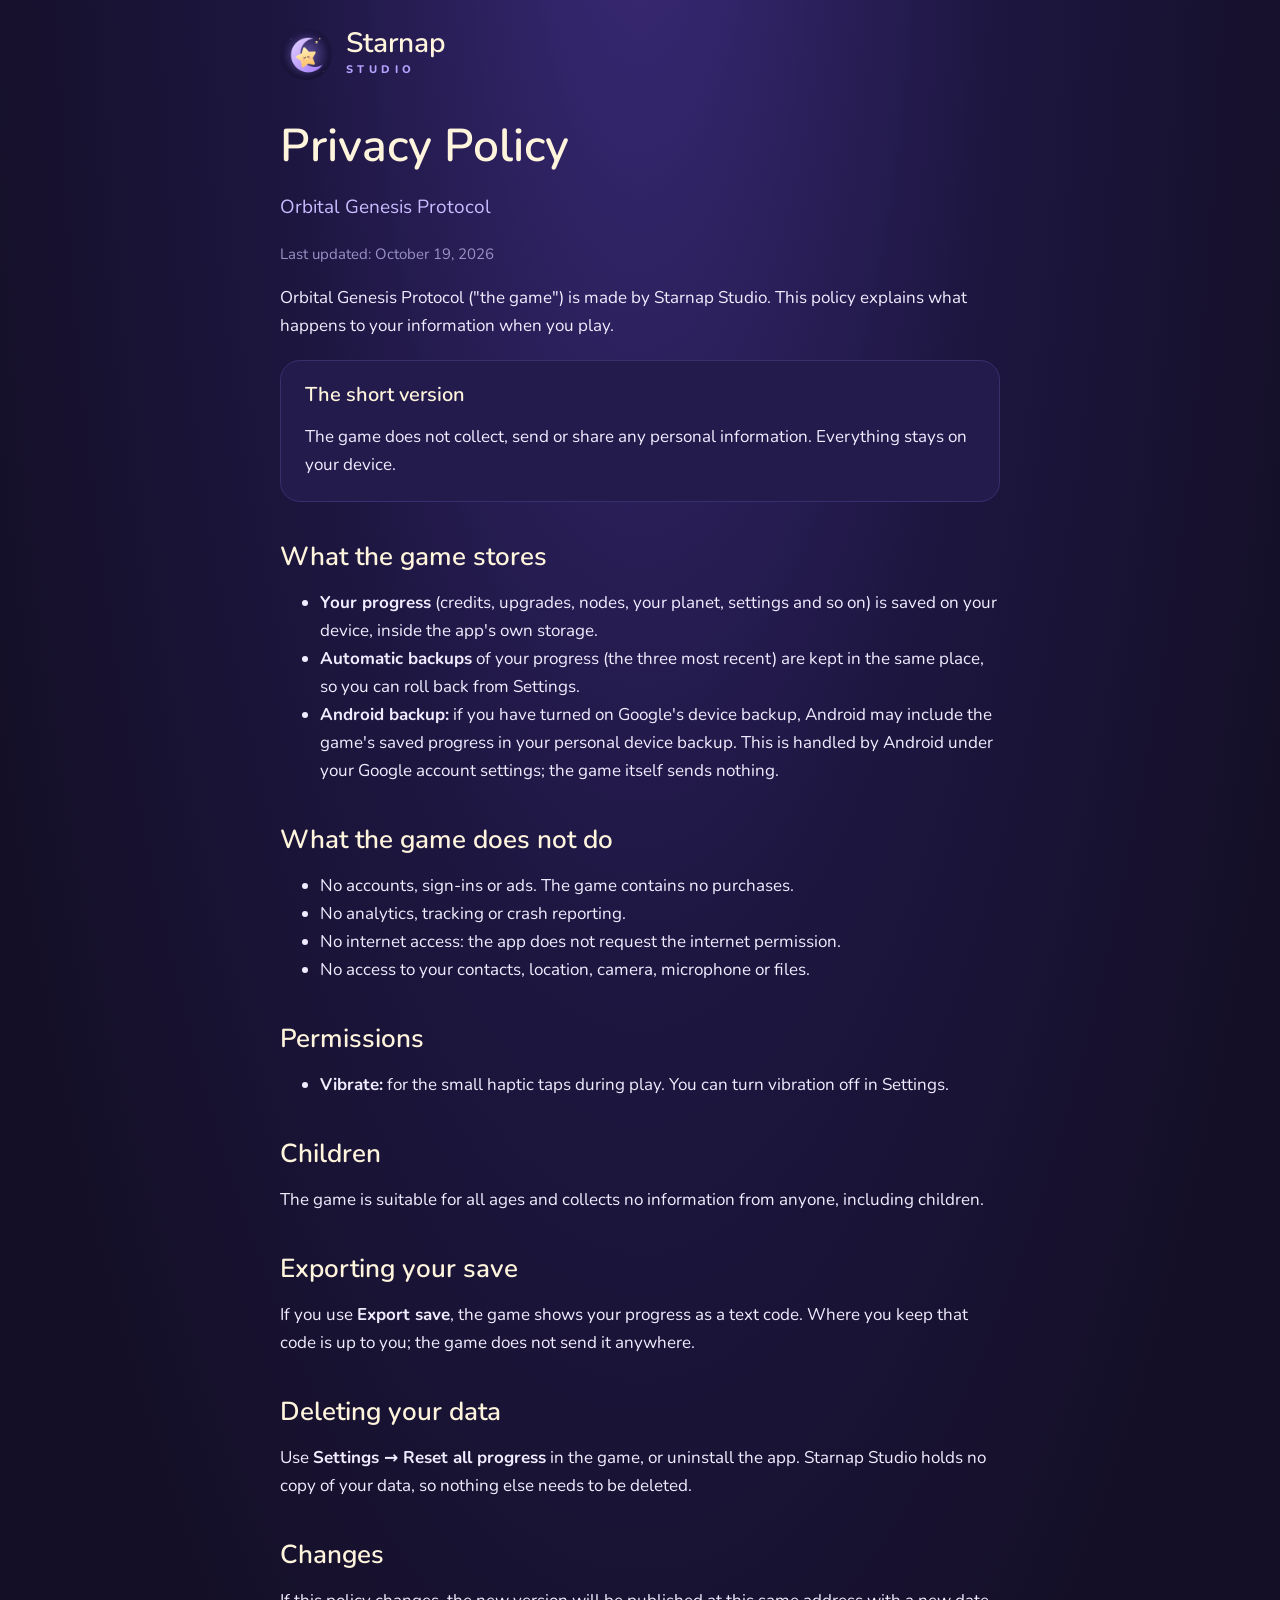
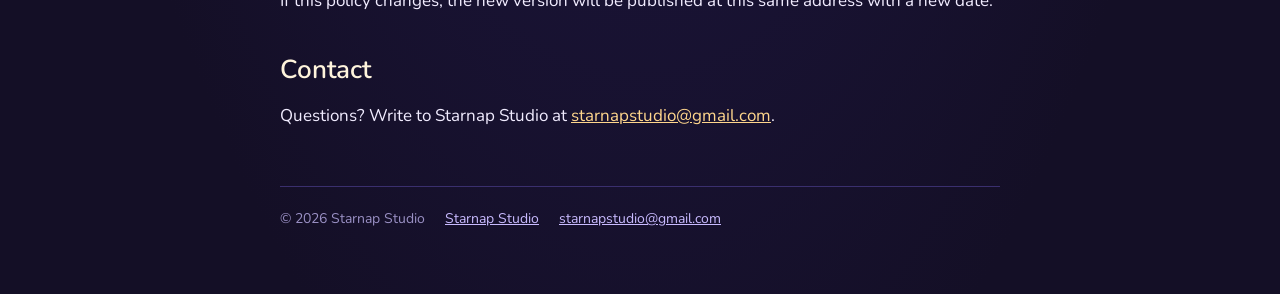
==== privacy.html @ 22ff3d3a "Starnap Studio website: home, support and privacy policy for Orbital Genesis Protocol Co-Authored-By" ====
<!doctype html>
<html lang="en">
<head>
<meta charset="utf-8">
<meta name="viewport" content="width=device-width, initial-scale=1">
<title>Privacy Policy · Orbital Genesis Protocol</title>
<meta name="description" content="Privacy policy for Orbital Genesis Protocol by Starnap Studio. The game collects no personal information.">
<link rel="icon" href="starnap-studio.png">
<link rel="stylesheet" href="style.css">
</head>
<body>
<div class="wrap">
  <header><a href="./"><img src="starnap-studio.png" alt=""><span class="brand">Starnap<small>STUDIO</small></span></a></header>

  <h1>Privacy Policy</h1>
  <p class="lead">Orbital Genesis Protocol</p>
  <p class="muted">Last updated: October 19, 2026</p>

  <p>Orbital Genesis Protocol ("the game") is made by Starnap Studio. This policy explains what happens to your information when you play.</p>

  <div class="card">
    <h3 style="margin-top:0">The short version</h3>
    <p style="margin-bottom:0">The game does not collect, send or share any personal information. Everything stays on your device.</p>
  </div>

  <h2>What the game stores</h2>
  <ul>
    <li><b>Your progress</b> (credits, upgrades, nodes, your planet, settings and so on) is saved on your device, inside the app's own storage.</li>
    <li><b>Automatic backups</b> of your progress (the three most recent) are kept in the same place, so you can roll back from Settings.</li>
    <li><b>Android backup:</b> if you have turned on Google's device backup, Android may include the game's saved progress in your personal device backup. This is handled by Android under your Google account settings; the game itself sends nothing.</li>
  </ul>

  <h2>What the game does not do</h2>
  <ul>
    <li>No accounts, sign-ins or ads. The game contains no purchases.</li>
    <li>No analytics, tracking or crash reporting.</li>
    <li>No internet access: the app does not request the internet permission.</li>
    <li>No access to your contacts, location, camera, microphone or files.</li>
  </ul>

  <h2>Permissions</h2>
  <ul>
    <li><b>Vibrate:</b> for the small haptic taps during play. You can turn vibration off in Settings.</li>
  </ul>

  <h2>Children</h2>
  <p>The game is suitable for all ages and collects no information from anyone, including children.</p>

  <h2>Exporting your save</h2>
  <p>If you use <b>Export save</b>, the game shows your progress as a text code. Where you keep that code is up to you; the game does not send it anywhere.</p>

  <h2>Deleting your data</h2>
  <p>Use <b>Settings → Reset all progress</b> in the game, or uninstall the app. Starnap Studio holds no copy of your data, so nothing else needs to be deleted.</p>

  <h2>Changes</h2>
  <p>If this policy changes, the new version will be published at this same address with a new date.</p>

  <h2>Contact</h2>
  <p>Questions? Write to Starnap Studio at <a href="mailto:starnapstudio@gmail.com">starnapstudio@gmail.com</a>.</p>

  <footer>
    <span>© 2026 Starnap Studio</span>
    <a href="./">Starnap Studio</a>
    <a href="mailto:starnapstudio@gmail.com">starnapstudio@gmail.com</a>
  </footer>
</div>
</body>
</html>
---- style.css ----
@font-face { font-family: Fredoka; src: url(fredoka.woff2) format('woff2'); font-weight: 300 700; font-display: swap; }
@font-face { font-family: Nunito; src: url(nunito.woff2) format('woff2'); font-weight: 200 1000; font-display: swap; }
:root {
  --bg: #140f26; --bg2: #1d1640; --card: #241b4d; --line: #3a2f6e;
  --text: #f1ecff; --soft: #c9bbff; --muted: #9a90c4; --gold: #ffd68c; --lilac: #b7a3ff; --cream: #fff4dc;
}
* { box-sizing: border-box; }
html { background: var(--bg); }
body {
  margin: 0; color: var(--text); font: 17px/1.65 Nunito, system-ui, sans-serif;
  background: radial-gradient(ellipse at 50% -10%, #3a2a78 0%, var(--bg2) 40%, var(--bg) 80%) no-repeat, var(--bg);
  min-height: 100vh;
}
.wrap { max-width: 760px; margin: 0 auto; padding: 0 20px 64px; }
header { display: flex; align-items: center; gap: 14px; padding: 28px 0 8px; }
header img { width: 52px; height: 52px; border-radius: 50%; }
header a { color: inherit; text-decoration: none; display: flex; align-items: center; gap: 14px; }
.brand { font: 600 28px/1 Fredoka, Nunito, sans-serif; color: var(--cream); }
.brand small { display: block; font: 800 11px/1.6 Nunito, sans-serif; letter-spacing: .4em; color: var(--lilac); margin-top: 4px; }
h1, h2, h3 { font-family: Fredoka, Nunito, sans-serif; font-weight: 600; color: var(--cream); line-height: 1.15; }
h1 { font-size: clamp(32px, 6vw, 46px); margin: 32px 0 8px; }
h2 { font-size: 26px; margin: 40px 0 10px; }
h3 { font-size: 20px; margin: 24px 0 6px; }
p, li { color: var(--text); }
.lead { font-size: 19px; color: var(--soft); }
a { color: var(--gold); }
.card { background: var(--card); border: 1px solid var(--line); border-radius: 20px; padding: 22px 24px; margin: 20px 0; }
.hero { border-radius: 20px; width: 100%; height: auto; display: block; margin: 24px 0 8px; border: 1px solid var(--line); }
.game { display: flex; gap: 18px; align-items: center; }
.game img { width: 84px; height: 84px; border-radius: 20px; flex: none; }
.pills { display: flex; flex-wrap: wrap; gap: 8px; margin: 12px 0 0; padding: 0; list-style: none; }
.pills li { background: #2e2463; color: var(--soft); border-radius: 99px; padding: 4px 14px; font-weight: 800; font-size: 14px; }
.muted { color: var(--muted); font-size: 15px; }
footer { margin-top: 56px; padding-top: 20px; border-top: 1px solid var(--line); color: var(--muted); font-size: 14px; display: flex; flex-wrap: wrap; gap: 8px 20px; }
footer a { color: var(--soft); }
@media (max-width: 520px) { .game { flex-direction: column; align-items: flex-start; } }
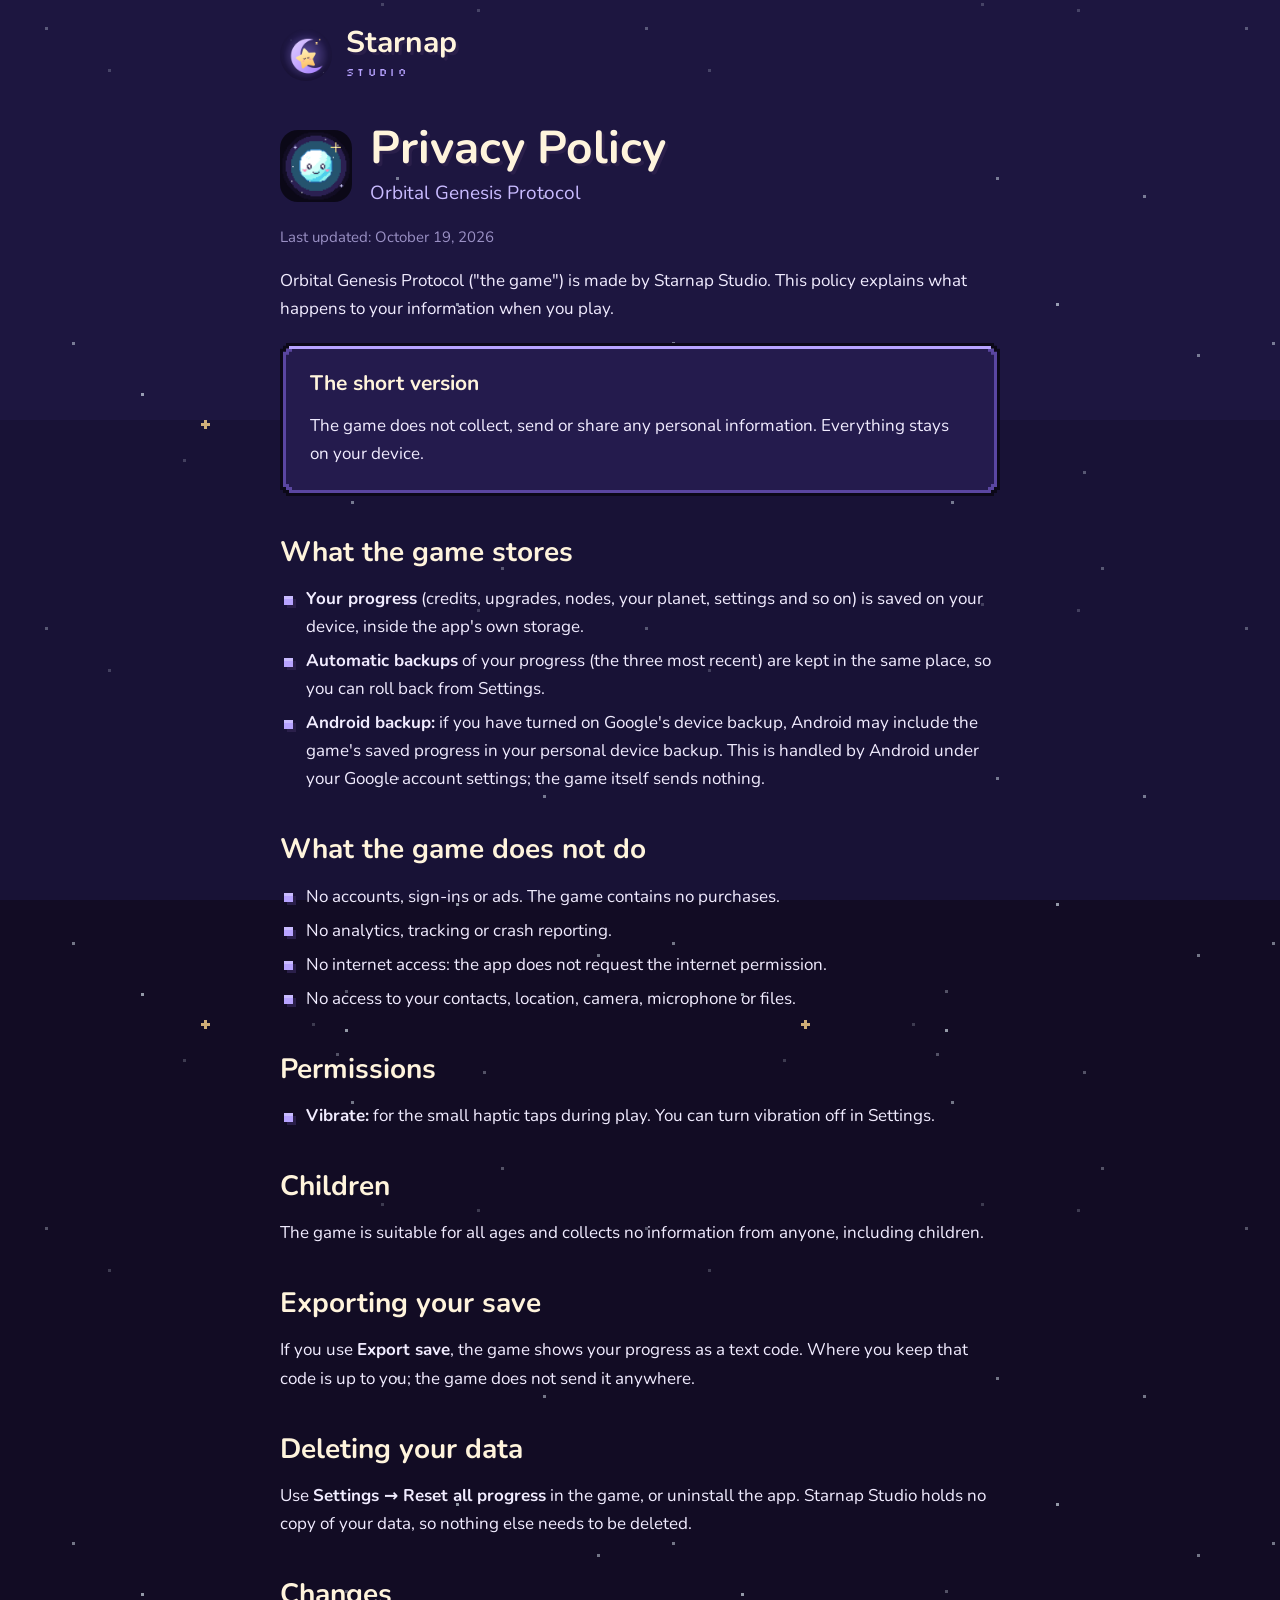
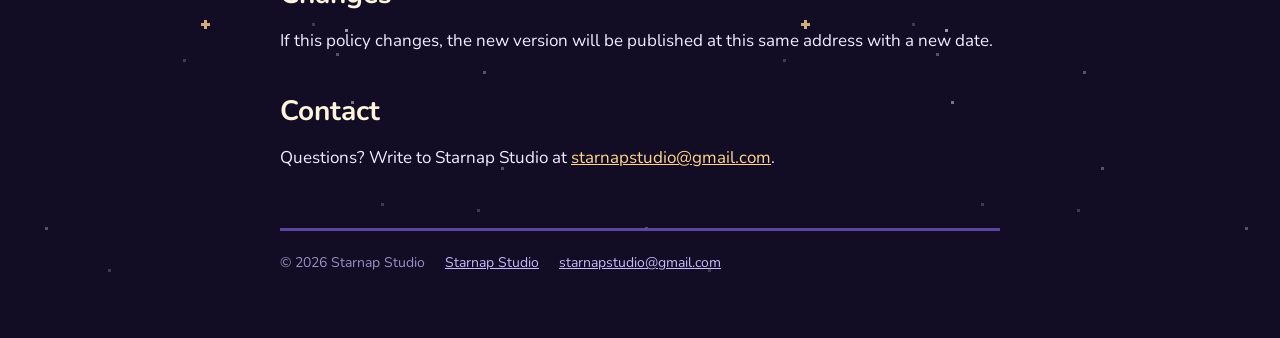
==== commit a95ef2e1: "Website in the new pixel look of Orbital Genesis Protocol: pixel fonts, notched frames, new art and " ====
--- a/privacy.html
+++ b/privacy.html
@@ -12,16 +12,18 @@
 <div class="wrap">
   <header><a href="./"><img src="starnap-studio.png" alt=""><span class="brand">Starnap<small>STUDIO</small></span></a></header>
 
-  <h1>Privacy Policy</h1>
-  <p class="lead">Orbital Genesis Protocol</p>
+  <div class="titled">
+    <img src="orbital-genesis-icon.png" alt="">
+    <div><h1>Privacy Policy</h1><p class="lead">Orbital Genesis Protocol</p></div>
+  </div>
   <p class="muted">Last updated: October 19, 2026</p>
 
   <p>Orbital Genesis Protocol ("the game") is made by Starnap Studio. This policy explains what happens to your information when you play.</p>
 
-  <div class="card">
+  <div class="card"><div class="in"><div class="body">
     <h3 style="margin-top:0">The short version</h3>
     <p style="margin-bottom:0">The game does not collect, send or share any personal information. Everything stays on your device.</p>
-  </div>
+  </div></div></div>
 
   <h2>What the game stores</h2>
   <ul>
--- a/style.css
+++ b/style.css
@@ -1,36 +1,64 @@
-@font-face { font-family: Fredoka; src: url(fredoka.woff2) format('woff2'); font-weight: 300 700; font-display: swap; }
+/* Starnap Studio: in the pixel look of Orbital Genesis Protocol (Pixelify Sans titles, Silkscreen labels, Nunito text) */
+@font-face { font-family: Pixelify; src: url(pixelify-700.woff2) format('woff2'); font-weight: 700; font-display: swap; }
+@font-face { font-family: Pixelify; src: url(pixelify-400.woff2) format('woff2'); font-weight: 400; font-display: swap; }
+@font-face { font-family: Silkscreen; src: url(silkscreen.woff2) format('woff2'); font-weight: 400; font-display: swap; }
 @font-face { font-family: Nunito; src: url(nunito.woff2) format('woff2'); font-weight: 200 1000; font-display: swap; }
 :root {
-  --bg: #140f26; --bg2: #1d1640; --card: #241b4d; --line: #3a2f6e;
-  --text: #f1ecff; --soft: #c9bbff; --muted: #9a90c4; --gold: #ffd68c; --lilac: #b7a3ff; --cream: #fff4dc;
+  --bg: #120c24; --bg2: #181236; --bg3: #1d1640; --card: #241b4d; --line: #5a46a0; --edge: #0b0818;
+  --text: #f1ecff; --soft: #c9bbff; --muted: #9a90c4; --gold: #ffd68c; --lilac: #b7a3ff; --cream: #fff4dc; --u: 3px;
+  /* corners stepped off in whole pixels, like the game's panels */
+  --notch: polygon(calc(var(--u) * 2) 0, calc(100% - var(--u) * 2) 0, calc(100% - var(--u) * 2) var(--u), calc(100% - var(--u)) var(--u),
+    calc(100% - var(--u)) calc(var(--u) * 2), 100% calc(var(--u) * 2), 100% calc(100% - var(--u) * 2), calc(100% - var(--u)) calc(100% - var(--u) * 2),
+    calc(100% - var(--u)) calc(100% - var(--u)), calc(100% - var(--u) * 2) calc(100% - var(--u)), calc(100% - var(--u) * 2) 100%, calc(var(--u) * 2) 100%,
+    calc(var(--u) * 2) calc(100% - var(--u)), var(--u) calc(100% - var(--u)), var(--u) calc(100% - var(--u) * 2), 0 calc(100% - var(--u) * 2),
+    0 calc(var(--u) * 2), var(--u) calc(var(--u) * 2), var(--u) var(--u), calc(var(--u) * 2) var(--u));
 }
 * { box-sizing: border-box; }
 html { background: var(--bg); }
 body {
-  margin: 0; color: var(--text); font: 17px/1.65 Nunito, system-ui, sans-serif;
-  background: radial-gradient(ellipse at 50% -10%, #3a2a78 0%, var(--bg2) 40%, var(--bg) 80%) no-repeat, var(--bg);
-  min-height: 100vh;
+  margin: 0; color: var(--text); font: 17px/1.65 Nunito, system-ui, sans-serif; min-height: 100vh;
+  /* the night in flat bands, with square stars */
+  background:
+    url("data:image/svg+xml,%3Csvg xmlns='http://www.w3.org/2000/svg' width='600' height='600' shape-rendering='crispEdges'%3E%3Cg fill='%23eaf6ff'%3E%3Crect x='345' y='429' width='3' height='3' opacity='.6'/%3E%3Crect x='345' y='390' width='3' height='3' opacity='.3'/%3E%3Crect x='141' y='393' width='3' height='3' opacity='.6'/%3E%3Crect x='483' y='471' width='3' height='3' opacity='.3'/%3E%3Crect x='72' y='342' width='3' height='3' opacity='.45'/%3E%3Crect x='108' y='69' width='3' height='3' opacity='.2'/%3E%3Crect x='456' y='303' width='3' height='3' opacity='.6'/%3E%3Crect x='501' y='567' width='3' height='3' opacity='.3'/%3E%3Crect x='477' y='9' width='3' height='3' opacity='.2'/%3E%3Crect x='45' y='27' width='3' height='3' opacity='.3'/%3E%3Crect x='183' y='459' width='3' height='3' opacity='.2'/%3E%3Crect x='597' y='354' width='3' height='3' opacity='.45'/%3E%3Crect x='336' y='453' width='3' height='3' opacity='.3'/%3E%3Crect x='396' y='177' width='3' height='3' opacity='.45'/%3E%3Crect x='381' y='3' width='3' height='3' opacity='.2'/%3E%3Crect x='351' y='501' width='3' height='3' opacity='.45'/%3E%3Crect x='312' y='423' width='3' height='3' opacity='.2'/%3E%3Crect x='543' y='195' width='3' height='3' opacity='.45'/%3E%3C/g%3E%3Cg fill='%23ffd68c' opacity='.8'%3E%3Crect x='204' y='420' width='3' height='9'/%3E%3Crect x='201' y='423' width='9' height='3'/%3E%3C/g%3E%3C/svg%3E"),
+    linear-gradient(var(--bg3) 0 420px, var(--bg2) 420px 900px, var(--bg) 900px);
 }
 .wrap { max-width: 760px; margin: 0 auto; padding: 0 20px 64px; }
 header { display: flex; align-items: center; gap: 14px; padding: 28px 0 8px; }
 header img { width: 52px; height: 52px; border-radius: 50%; }
 header a { color: inherit; text-decoration: none; display: flex; align-items: center; gap: 14px; }
-.brand { font: 600 28px/1 Fredoka, Nunito, sans-serif; color: var(--cream); }
-.brand small { display: block; font: 800 11px/1.6 Nunito, sans-serif; letter-spacing: .4em; color: var(--lilac); margin-top: 4px; }
-h1, h2, h3 { font-family: Fredoka, Nunito, sans-serif; font-weight: 600; color: var(--cream); line-height: 1.15; }
-h1 { font-size: clamp(32px, 6vw, 46px); margin: 32px 0 8px; }
-h2 { font-size: 26px; margin: 40px 0 10px; }
-h3 { font-size: 20px; margin: 24px 0 6px; }
+.brand { font: 700 30px/1 Pixelify, Nunito, sans-serif; color: var(--cream); text-shadow: 3px 3px 0 #2a1f4a; }
+.brand small { display: block; font: 400 11px/1.6 Silkscreen, sans-serif; letter-spacing: .3em; color: var(--lilac); margin-top: 6px; text-shadow: none; }
+h1, h2, h3 { font-family: Pixelify, Nunito, sans-serif; font-weight: 700; color: var(--cream); line-height: 1.15; }
+h1 { font-size: clamp(32px, 6vw, 46px); margin: 32px 0 8px; text-shadow: 3px 3px 0 #2a1f4a; }
+h2 { font-size: 28px; margin: 40px 0 10px; }
+h3 { font-size: 21px; margin: 24px 0 6px; }
 p, li { color: var(--text); }
 .lead { font-size: 19px; color: var(--soft); }
 a { color: var(--gold); }
-.card { background: var(--card); border: 1px solid var(--line); border-radius: 20px; padding: 22px 24px; margin: 20px 0; }
-.hero { border-radius: 20px; width: 100%; height: auto; display: block; margin: 24px 0 8px; border: 1px solid var(--line); }
+/* a panel in the game's frame: dark edge, lilac line, light top bevel, notched corners */
+.card, .framed { position: relative; clip-path: var(--notch); background: var(--edge); padding: var(--u); margin: 20px 0; }
+.card > .in, .framed > .in { clip-path: var(--notch); background: linear-gradient(var(--lilac) 0 var(--u), var(--line) var(--u)); padding: var(--u); }
+.card > .in > .body { clip-path: var(--notch); background: var(--card); padding: 22px 24px; }
+.framed > .in > img { display: block; width: 100%; height: auto; clip-path: var(--notch); }
+.framed.hero { margin: 24px 0 8px; }
 .game { display: flex; gap: 18px; align-items: center; }
 .game img { width: 84px; height: 84px; border-radius: 20px; flex: none; }
-.pills { display: flex; flex-wrap: wrap; gap: 8px; margin: 12px 0 0; padding: 0; list-style: none; }
-.pills li { background: #2e2463; color: var(--soft); border-radius: 99px; padding: 4px 14px; font-weight: 800; font-size: 14px; }
+.pills { display: flex; flex-wrap: wrap; gap: 8px; margin: 14px 0 0; padding: 0; list-style: none; }
+.pills li { background: #2e2463; color: var(--soft); clip-path: var(--notch); padding: 5px 14px 3px; font: 400 12px/1.6 Silkscreen, sans-serif; letter-spacing: .04em; }
+.shots { display: grid; grid-template-columns: repeat(3, 1fr); gap: 12px; margin: 16px 0 4px; }
+.shots .framed { margin: 0; }
 .muted { color: var(--muted); font-size: 15px; }
-footer { margin-top: 56px; padding-top: 20px; border-top: 1px solid var(--line); color: var(--muted); font-size: 14px; display: flex; flex-wrap: wrap; gap: 8px 20px; }
+footer { margin-top: 56px; padding-top: 20px; border-top: 3px solid var(--line); color: var(--muted); font-size: 14px; display: flex; flex-wrap: wrap; gap: 8px 20px; }
 footer a { color: var(--soft); }
-@media (max-width: 520px) { .game { flex-direction: column; align-items: flex-start; } }
+@media (max-width: 520px) { .game { flex-direction: column; align-items: flex-start; } .shots { grid-template-columns: repeat(3, 1fr); gap: 8px; } }
+
+/* lists with pixel bullets: a square in lilac, a step lighter on top */
+.wrap ul:not(.pills) { list-style: none; padding-left: 26px; }
+.wrap ul:not(.pills) > li { position: relative; margin: 6px 0; }
+.wrap ul:not(.pills) > li::before { content: ''; position: absolute; left: -22px; top: .62em; width: 9px; height: 9px;
+  background: linear-gradient(var(--soft) 0 3px, var(--lilac) 3px); box-shadow: 3px 3px 0 #2a1f4a; }
+/* a page title with the game's icon beside it */
+.titled { display: flex; align-items: center; gap: 18px; margin: 32px 0 8px; }
+.titled img { width: 72px; height: 72px; border-radius: 18px; flex: none; }
+.titled h1 { margin: 0; }
+.titled .lead { margin: 4px 0 0; }
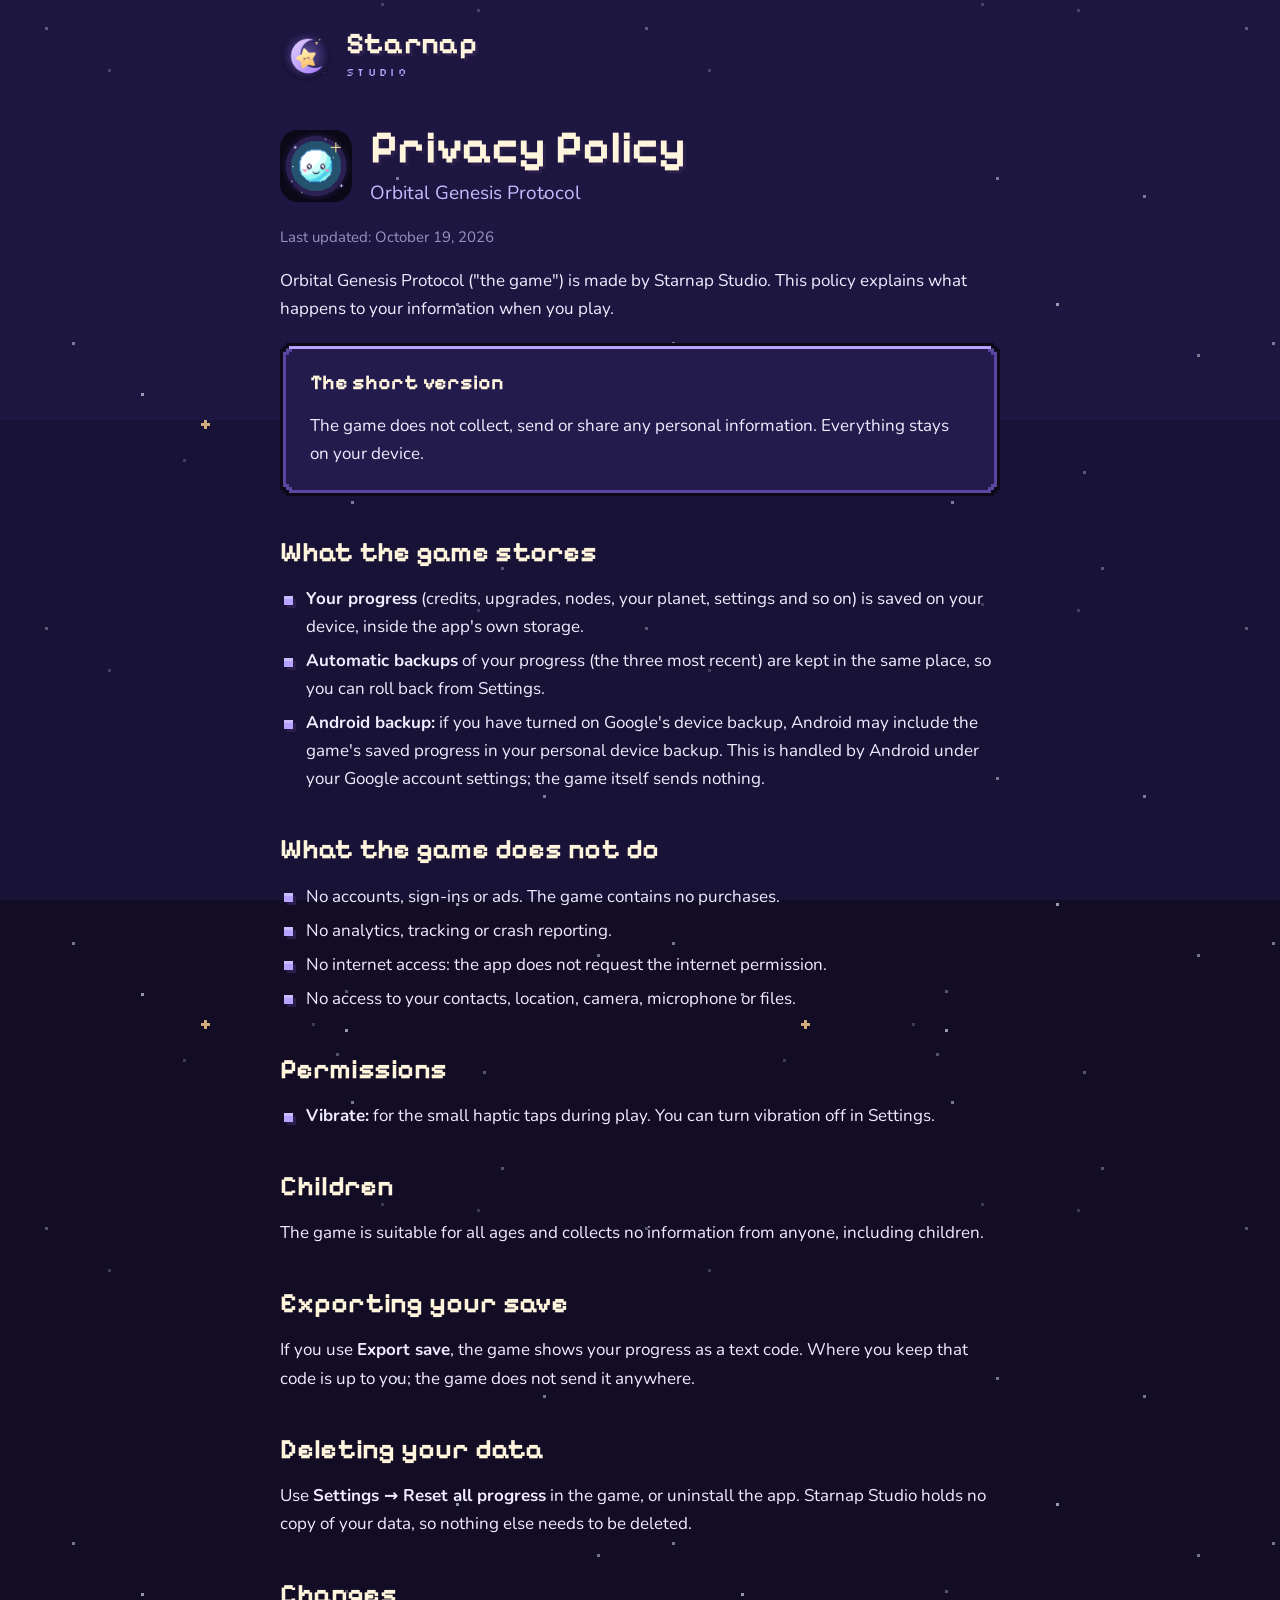
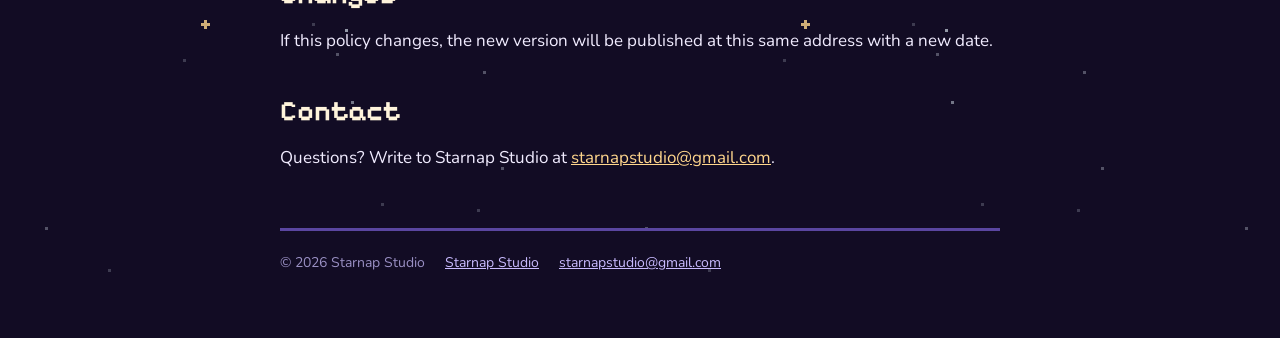
==== commit bf8132be: "Website: Pixelify Sans with a readable C and c (they read as O and o) Co-Authored-By: Claude Opus 5." ====
--- a/privacy.html
+++ b/privacy.html
@@ -6,14 +6,14 @@
 <title>Privacy Policy · Orbital Genesis Protocol</title>
 <meta name="description" content="Privacy policy for Orbital Genesis Protocol by Starnap Studio. The game collects no personal information.">
 <link rel="icon" href="starnap-studio.png">
-<link rel="stylesheet" href="style.css">
+<link rel="stylesheet" href="style.css?v=3">
 </head>
 <body>
 <div class="wrap">
   <header><a href="./"><img src="starnap-studio.png" alt=""><span class="brand">Starnap<small>STUDIO</small></span></a></header>
 
   <div class="titled">
-    <img src="orbital-genesis-icon.png" alt="">
+    <img src="orbital-genesis-icon.png?v=3" alt="">
     <div><h1>Privacy Policy</h1><p class="lead">Orbital Genesis Protocol</p></div>
   </div>
   <p class="muted">Last updated: October 19, 2026</p>
--- a/style.css
+++ b/style.css
@@ -1,7 +1,7 @@
 /* Starnap Studio: in the pixel look of Orbital Genesis Protocol (Pixelify Sans titles, Silkscreen labels, Nunito text) */
-@font-face { font-family: Pixelify; src: url(pixelify-700.woff2) format('woff2'); font-weight: 700; font-display: swap; }
-@font-face { font-family: Pixelify; src: url(pixelify-400.woff2) format('woff2'); font-weight: 400; font-display: swap; }
-@font-face { font-family: Silkscreen; src: url(silkscreen.woff2) format('woff2'); font-weight: 400; font-display: swap; }
+@font-face { font-family: Pixelify; src: url(pixelify-700.woff2?v=3) format('woff2'); font-weight: 700; font-display: swap; }
+@font-face { font-family: Pixelify; src: url(pixelify-400.woff2?v=3) format('woff2'); font-weight: 400; font-display: swap; }
+@font-face { font-family: Silkscreen; src: url(silkscreen.woff2?v=3) format('woff2'); font-weight: 400; font-display: swap; }
 @font-face { font-family: Nunito; src: url(nunito.woff2) format('woff2'); font-weight: 200 1000; font-display: swap; }
 :root {
   --bg: #120c24; --bg2: #181236; --bg3: #1d1640; --card: #241b4d; --line: #5a46a0; --edge: #0b0818;
